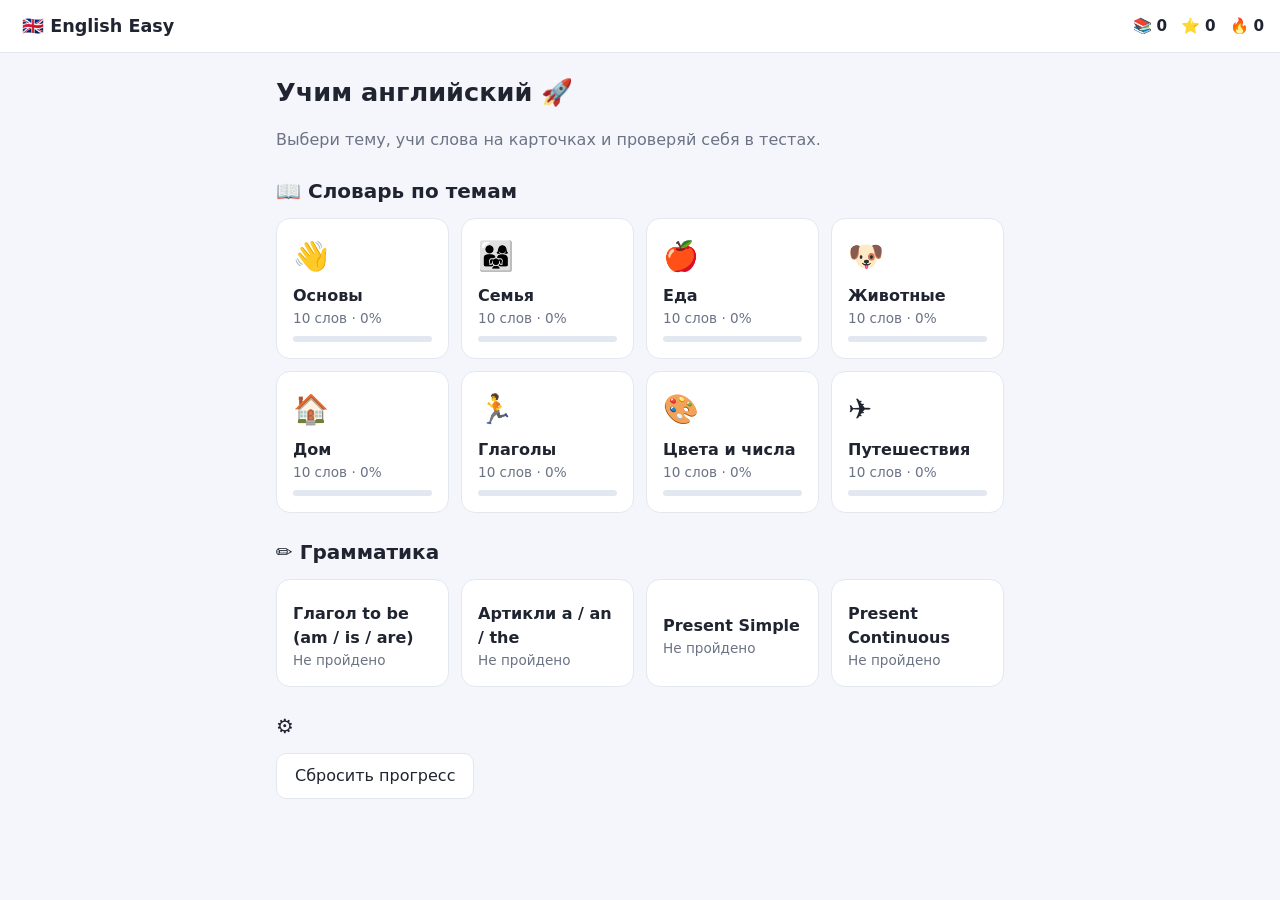
==== index.html @ b591b2c8 "Add English learning web app Vocabulary topics with flashcards, quiz, typing, matching pairs and lis" ====
<!doctype html>
<html lang="ru">
<head>
  <meta charset="utf-8">
  <meta name="viewport" content="width=device-width, initial-scale=1">
  <title>English Easy — учим английский</title>
  <link rel="stylesheet" href="style.css">
</head>
<body>
  <header class="topbar">
    <button class="logo" data-go="home">🇬🇧 English Easy</button>
    <div class="stats">
      <span title="Изучено слов">📚 <b id="stat-learned">0</b></span>
      <span title="Очки опыта">⭐ <b id="stat-xp">0</b></span>
      <span title="Дней подряд">🔥 <b id="stat-streak">0</b></span>
    </div>
  </header>

  <main id="app"></main>

  <script src="data.js"></script>
  <script src="app.js"></script>
</body>
</html>
---- style.css ----
:root {
  --bg: #f4f6fb;
  --card: #ffffff;
  --text: #1f2430;
  --muted: #6b7385;
  --primary: #4f6df5;
  --primary-dark: #3a54d6;
  --good: #22a861;
  --bad: #e5484d;
  --border: #e3e7f0;
  --radius: 14px;
}

@media (prefers-color-scheme: dark) {
  :root {
    --bg: #14171f;
    --card: #1e222c;
    --text: #e8ebf2;
    --muted: #9aa2b4;
    --border: #2d3240;
  }
}

* { box-sizing: border-box; }

body {
  margin: 0;
  font-family: system-ui, -apple-system, "Segoe UI", Roboto, sans-serif;
  background: var(--bg);
  color: var(--text);
  line-height: 1.5;
}

button { font: inherit; cursor: pointer; }

.topbar {
  position: sticky; top: 0; z-index: 10;
  display: flex; justify-content: space-between; align-items: center;
  padding: 12px 16px;
  background: var(--card);
  border-bottom: 1px solid var(--border);
}
.logo { background: none; border: 0; color: var(--text); font-weight: 700; font-size: 1.1rem; }
.stats { display: flex; gap: 14px; font-size: 0.95rem; }

main { max-width: 760px; margin: 0 auto; padding: 20px 16px 60px; }

h1 { font-size: 1.6rem; margin: 0 0 6px; }
h2 { font-size: 1.25rem; margin: 24px 0 12px; }
.muted { color: var(--muted); }

.grid {
  display: grid;
  grid-template-columns: repeat(auto-fill, minmax(160px, 1fr));
  gap: 12px;
}

.card {
  background: var(--card);
  border: 1px solid var(--border);
  border-radius: var(--radius);
  padding: 16px;
}

.tile {
  background: var(--card);
  border: 1px solid var(--border);
  border-radius: var(--radius);
  padding: 16px;
  text-align: left;
  color: var(--text);
  transition: transform .1s, border-color .1s;
}
.tile:hover { transform: translateY(-2px); border-color: var(--primary); }
.tile .icon { font-size: 1.8rem; }
.tile .name { font-weight: 600; margin-top: 6px; }
.tile .sub { color: var(--muted); font-size: 0.85rem; }

.progress { height: 6px; background: var(--border); border-radius: 3px; overflow: hidden; margin-top: 8px; }
.progress > div { height: 100%; background: var(--good); transition: width .3s; }

.btn {
  display: inline-block;
  padding: 10px 18px;
  border-radius: 10px;
  border: 1px solid var(--border);
  background: var(--card);
  color: var(--text);
}
.btn.primary { background: var(--primary); border-color: var(--primary); color: #fff; }
.btn.primary:hover { background: var(--primary-dark); }
.btn:disabled { opacity: .5; cursor: default; }
.row { display: flex; gap: 10px; flex-wrap: wrap; align-items: center; }
.back { background: none; border: 0; color: var(--primary); padding: 0; margin-bottom: 12px; }

/* Режимы темы */
.modes { display: grid; grid-template-columns: repeat(auto-fill, minmax(200px, 1fr)); gap: 12px; }

/* Флеш-карточки */
.flashcard {
  perspective: 1000px;
  height: 240px;
  margin: 20px 0;
  cursor: pointer;
}
.flashcard-inner {
  position: relative; width: 100%; height: 100%;
  transition: transform .5s;
  transform-style: preserve-3d;
}
.flashcard.flipped .flashcard-inner { transform: rotateY(180deg); }
.face {
  position: absolute; inset: 0;
  display: flex; flex-direction: column; align-items: center; justify-content: center;
  backface-visibility: hidden;
  background: var(--card);
  border: 1px solid var(--border);
  border-radius: var(--radius);
  padding: 20px; text-align: center;
}
.face.back-face { transform: rotateY(180deg); }
.face .word { font-size: 2rem; font-weight: 700; }
.face .example { color: var(--muted); font-style: italic; margin-top: 10px; }
.hint { color: var(--muted); font-size: .85rem; margin-top: 12px; }

.speak {
  background: none; border: 1px solid var(--border); border-radius: 50%;
  width: 40px; height: 40px; font-size: 1.1rem; color: var(--text);
}

/* Тест */
.question { font-size: 1.5rem; font-weight: 700; text-align: center; margin: 20px 0; }
.options { display: grid; gap: 10px; }
.option {
  padding: 14px; border-radius: 10px;
  border: 2px solid var(--border); background: var(--card); color: var(--text);
  text-align: left;
}
.option:hover:not(:disabled) { border-color: var(--primary); }
.option.correct { border-color: var(--good); background: color-mix(in srgb, var(--good) 15%, var(--card)); }
.option.wrong { border-color: var(--bad); background: color-mix(in srgb, var(--bad) 15%, var(--card)); }

.input {
  width: 100%; padding: 14px; font-size: 1.2rem;
  border-radius: 10px; border: 2px solid var(--border);
  background: var(--card); color: var(--text);
}
.input:focus { outline: none; border-color: var(--primary); }

.feedback { min-height: 28px; margin: 12px 0; font-weight: 600; }
.feedback.good { color: var(--good); }
.feedback.bad { color: var(--bad); }

.counter { color: var(--muted); font-size: .9rem; }

.result { text-align: center; padding: 30px 16px; }
.result .big { font-size: 3rem; }

/* Грамматика */
.theory table { border-collapse: collapse; width: 100%; margin: 10px 0; }
.theory td { border-bottom: 1px solid var(--border); padding: 8px 6px; }

/* Список слов */
.wordlist { list-style: none; padding: 0; margin: 0; }
.wordlist li {
  display: flex; justify-content: space-between; align-items: center; gap: 10px;
  padding: 10px 0; border-bottom: 1px solid var(--border);
}
.wordlist .en { font-weight: 600; }
.badge { font-size: .75rem; padding: 2px 8px; border-radius: 10px; background: var(--good); color: #fff; }

/* Пары */
.pairs { display: grid; grid-template-columns: 1fr 1fr; gap: 10px; }
.pair { padding: 12px; border-radius: 10px; border: 2px solid var(--border); background: var(--card); color: var(--text); }
.pair.selected { border-color: var(--primary); }
.pair.done { visibility: hidden; }
.pair.wrong { border-color: var(--bad); }

@media (max-width: 480px) {
  .stats { gap: 8px; font-size: .85rem; }
  .face .word { font-size: 1.6rem; }
}
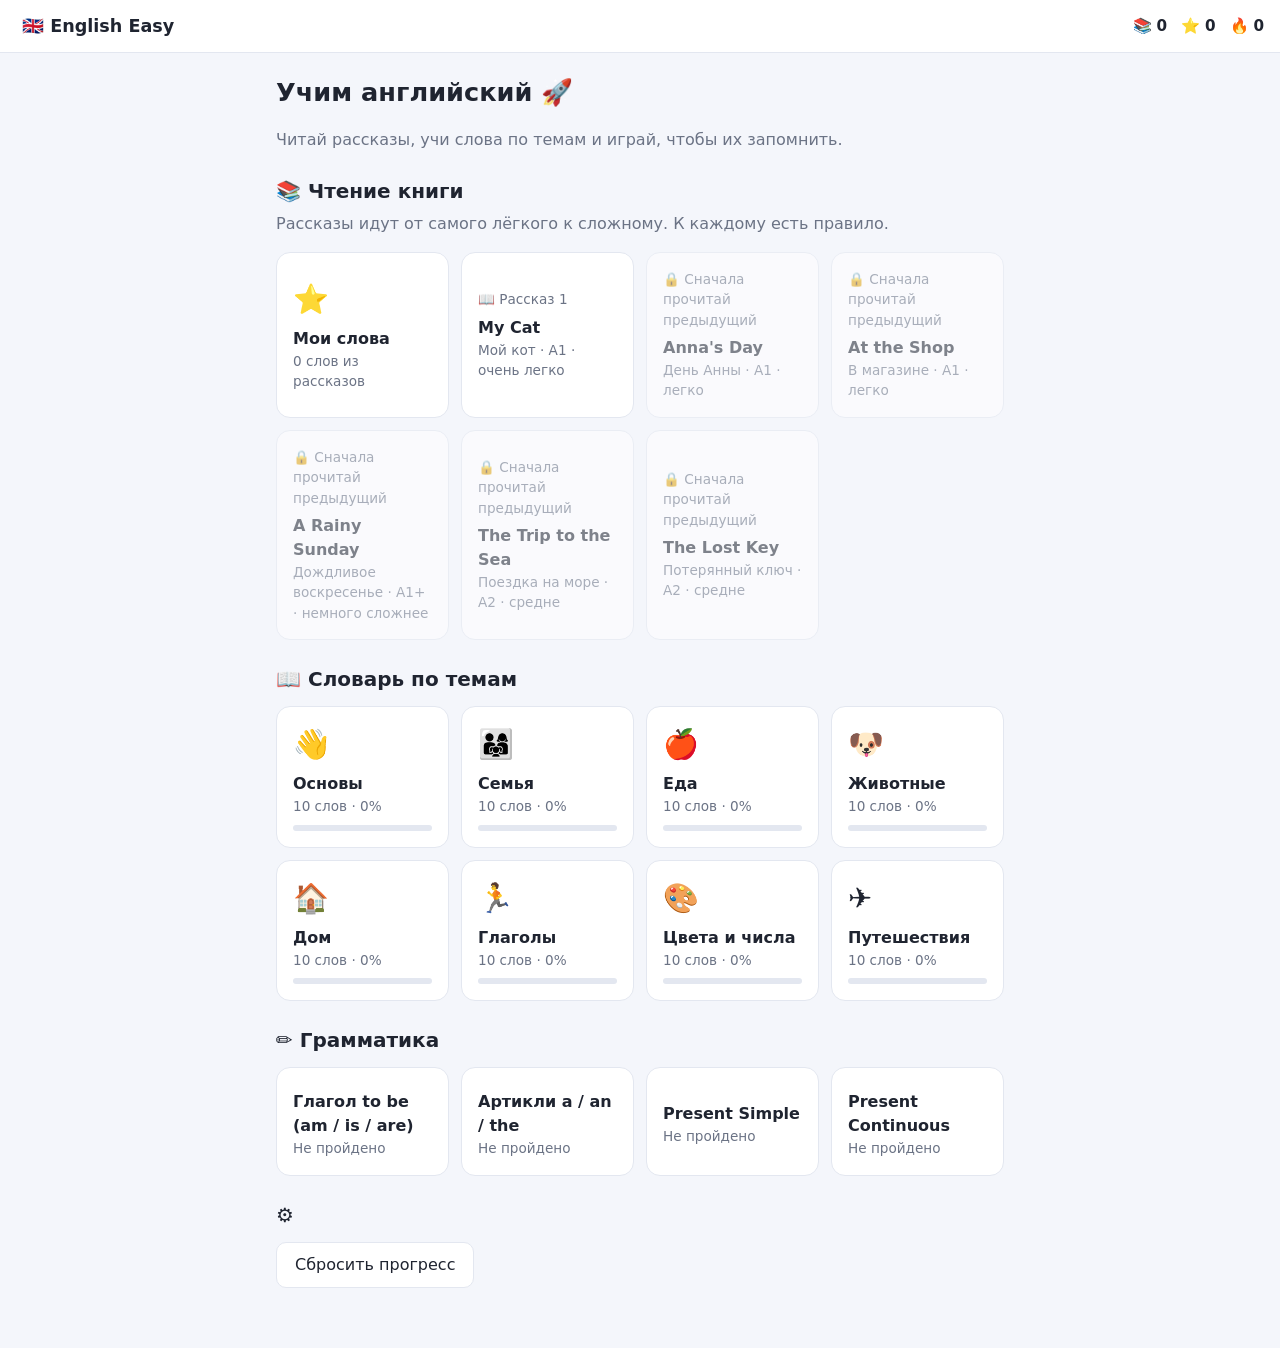
==== commit 6deb194b: "Add book reading with tap-to-translate, rules and word games - 6 graded stories (A1 to A2), each unl" ====
--- a/index.html
+++ b/index.html
@@ -18,7 +18,10 @@
 
   <main id="app"></main>
 
+  <div id="sheet" class="sheet" hidden></div>
+
   <script src="data.js"></script>
+  <script src="stories.js"></script>
   <script src="app.js"></script>
 </body>
 </html>
--- a/style.css
+++ b/style.css
@@ -94,7 +94,7 @@
 .back { background: none; border: 0; color: var(--primary); padding: 0; margin-bottom: 12px; }
 
 /* Режимы темы */
-.modes { display: grid; grid-template-columns: repeat(auto-fill, minmax(200px, 1fr)); gap: 12px; }
+.modes { display: grid; grid-template-columns: repeat(auto-fill, minmax(150px, 1fr)); gap: 12px; }
 
 /* Флеш-карточки */
 .flashcard {
@@ -180,3 +180,38 @@
   .stats { gap: 8px; font-size: .85rem; }
   .face .word { font-size: 1.6rem; }
 }
+
+/* Чтение */
+.tile:disabled, .tile.locked { opacity: .55; cursor: default; transform: none; border-color: var(--border); }
+.rule summary { cursor: pointer; font-weight: 600; }
+.rule .theory { margin-top: 10px; }
+.book { margin-top: 14px; font-size: 1.2rem; line-height: 1.9; font-family: Georgia, "Times New Roman", serif; }
+.sentence { padding: 4px 0; }
+.en-line { display: block; }
+.ru-line { font-family: system-ui, sans-serif; font-size: .95rem; color: var(--muted); padding: 0 0 6px 10px; border-left: 3px solid var(--primary); margin: 2px 0 6px; }
+.w { cursor: pointer; border-radius: 4px; padding: 0 1px; transition: background .15s; }
+.w:hover { background: color-mix(in srgb, var(--primary) 18%, transparent); }
+.w.saved { background: color-mix(in srgb, #f5b400 30%, transparent); }
+h1 .w { padding: 0; }
+.tr-btn {
+  background: none; border: 1px solid var(--border); border-radius: 6px;
+  color: var(--muted); font-size: .8rem; padding: 0 6px; margin-left: 4px;
+}
+
+.sheet {
+  position: fixed; left: 0; right: 0; bottom: 0; z-index: 20;
+  max-width: 760px; margin: 0 auto;
+  background: var(--card); border: 1px solid var(--border); border-bottom: 0;
+  border-radius: 18px 18px 0 0; padding: 18px 16px 24px;
+  box-shadow: 0 -8px 30px rgba(0,0,0,.18);
+  animation: up .2s ease-out;
+}
+.sheet[hidden] { display: none; }
+@keyframes up { from { transform: translateY(100%); } to { transform: none; } }
+.sheet-word { font-size: 1.7rem; font-weight: 700; }
+.sheet-ru { font-size: 1.25rem; margin: 6px 0; }
+.sheet-close { position: absolute; right: 12px; top: 10px; background: none; border: 0; font-size: 1.2rem; color: var(--muted); }
+
+/* Игра «На скорость» */
+.blitz-bar { display: flex; justify-content: space-between; font-size: 1.1rem; margin-bottom: 8px; }
+.combo { min-height: 24px; text-align: center; color: #e8590c; font-weight: 700; margin-top: 10px; }
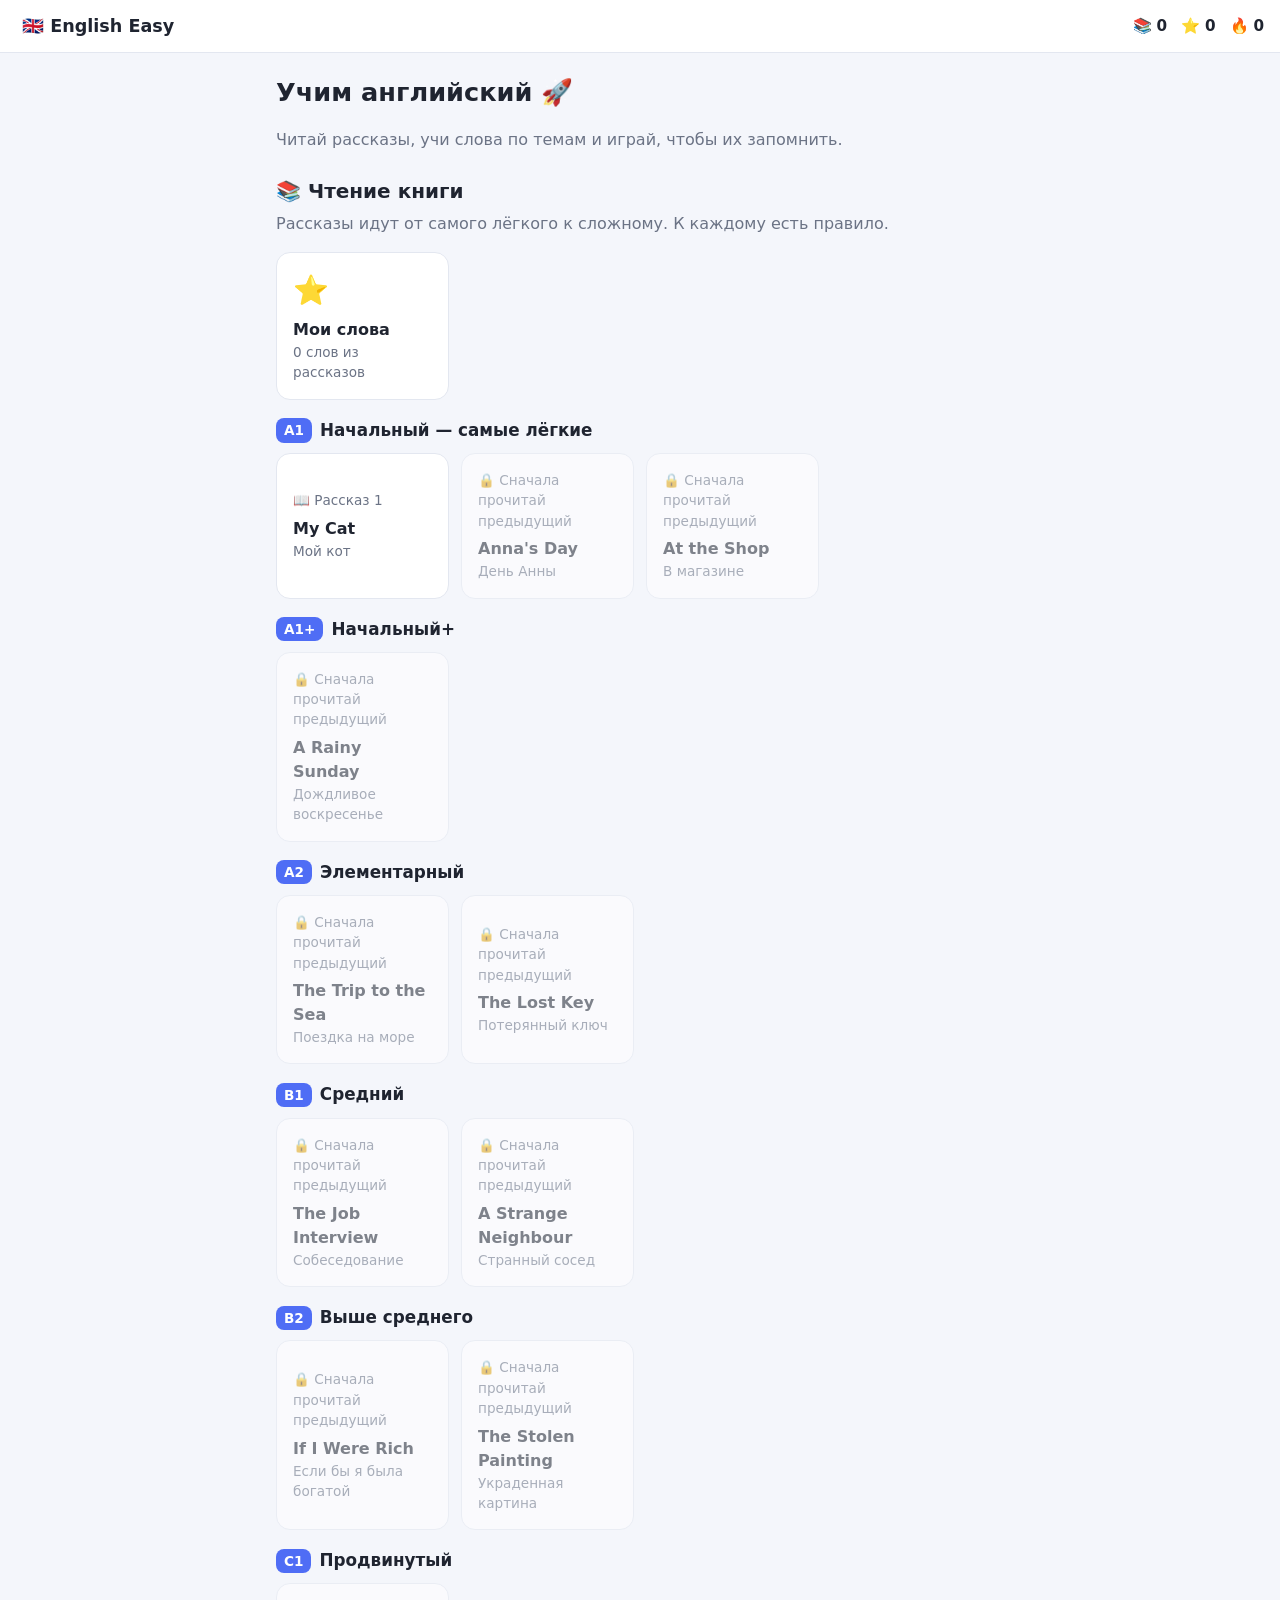
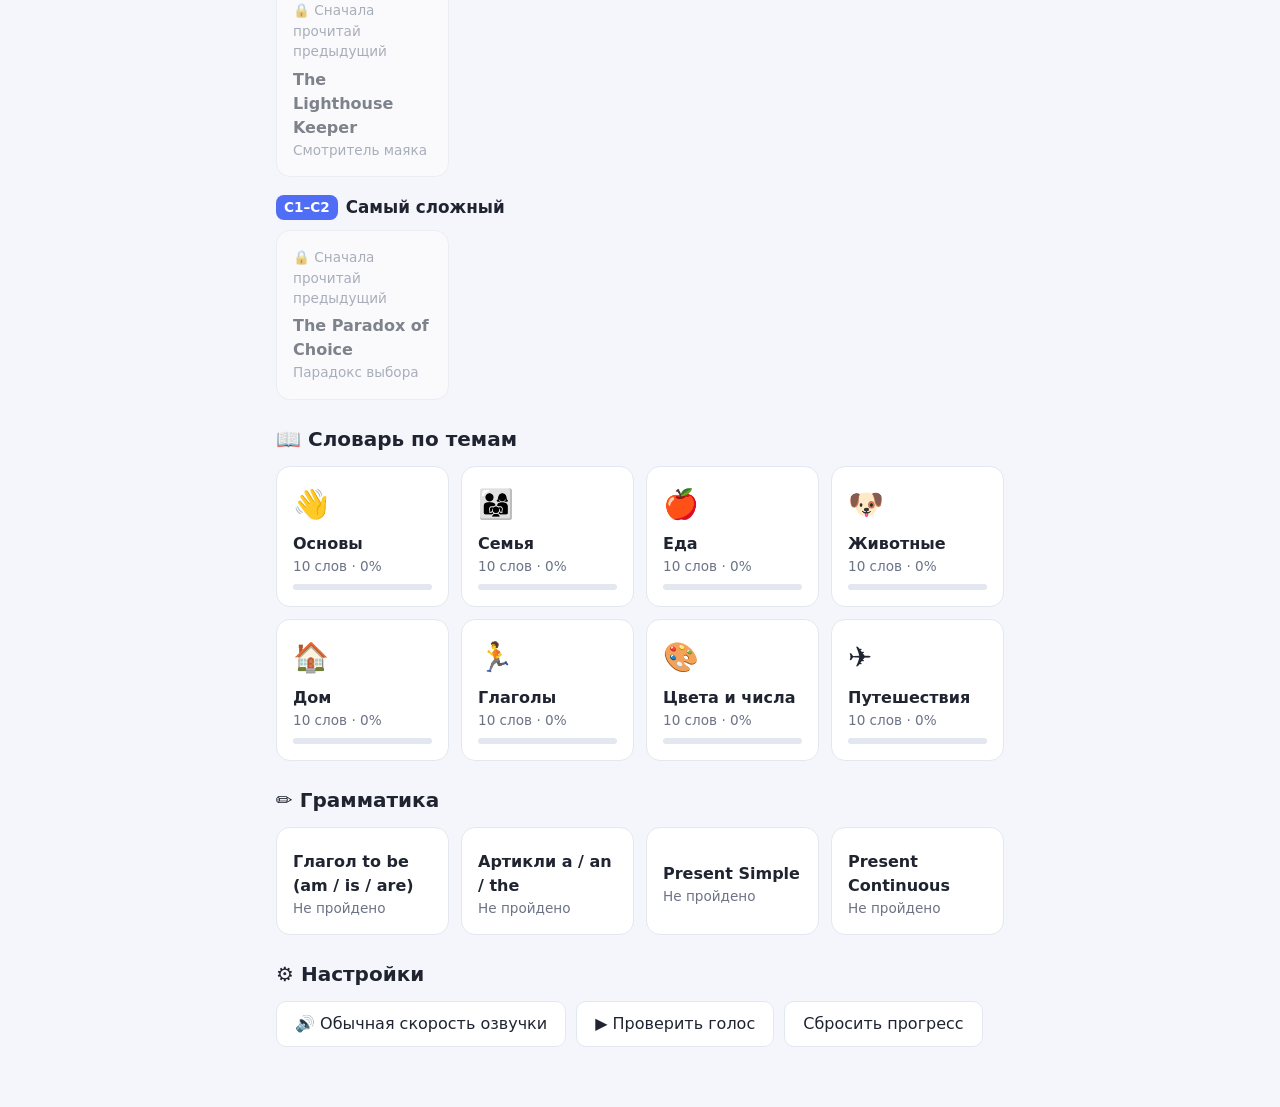
==== commit e406f2bb: "Add B1-C2 stories and better pronunciation playback - 6 new stories (B1, B2, C1, C1-C2) with rules, " ====
--- a/index.html
+++ b/index.html
@@ -16,6 +16,13 @@
     </div>
   </header>
 
+  <div id="voice-warn" class="voice-warn" hidden>
+    🔇 На этом устройстве не найден английский голос, поэтому слова могут не озвучиваться.
+    Установи его в настройках: <b>Android</b> — «Настройки → Спец. возможности → Синтез речи»,
+    <b>iPhone</b> — «Настройки → Универсальный доступ → Устный контент → Голоса → English».
+    Лучше всего озвучка работает в Chrome, Edge и Safari.
+  </div>
+
   <main id="app"></main>
 
   <div id="sheet" class="sheet" hidden></div>
--- a/style.css
+++ b/style.css
@@ -215,3 +215,18 @@
 /* Игра «На скорость» */
 .blitz-bar { display: flex; justify-content: space-between; font-size: 1.1rem; margin-bottom: 8px; }
 .combo { min-height: 24px; text-align: center; color: #e8590c; font-weight: 700; margin-top: 10px; }
+
+/* Озвучка */
+.play-btn {
+  background: var(--primary); color: #fff; border: 0; border-radius: 50%;
+  width: 26px; height: 26px; font-size: .7rem; vertical-align: middle; margin-right: 4px;
+}
+.sentence { border-radius: 8px; transition: background .2s; }
+.sentence.playing { background: color-mix(in srgb, var(--primary) 14%, transparent); }
+.voice-warn {
+  max-width: 728px; width: calc(100% - 32px); margin: 12px auto 0; padding: 12px 16px; font-size: .9rem;
+  background: color-mix(in srgb, #f5b400 22%, var(--card)); border: 1px solid #f5b400; border-radius: var(--radius);
+}
+.voice-warn[hidden] { display: none; }
+.level-head { display: flex; align-items: center; gap: 8px; margin: 18px 0 10px; font-size: 1.05rem; }
+.level-code { background: var(--primary); color: #fff; border-radius: 8px; padding: 2px 8px; font-size: .85rem; }
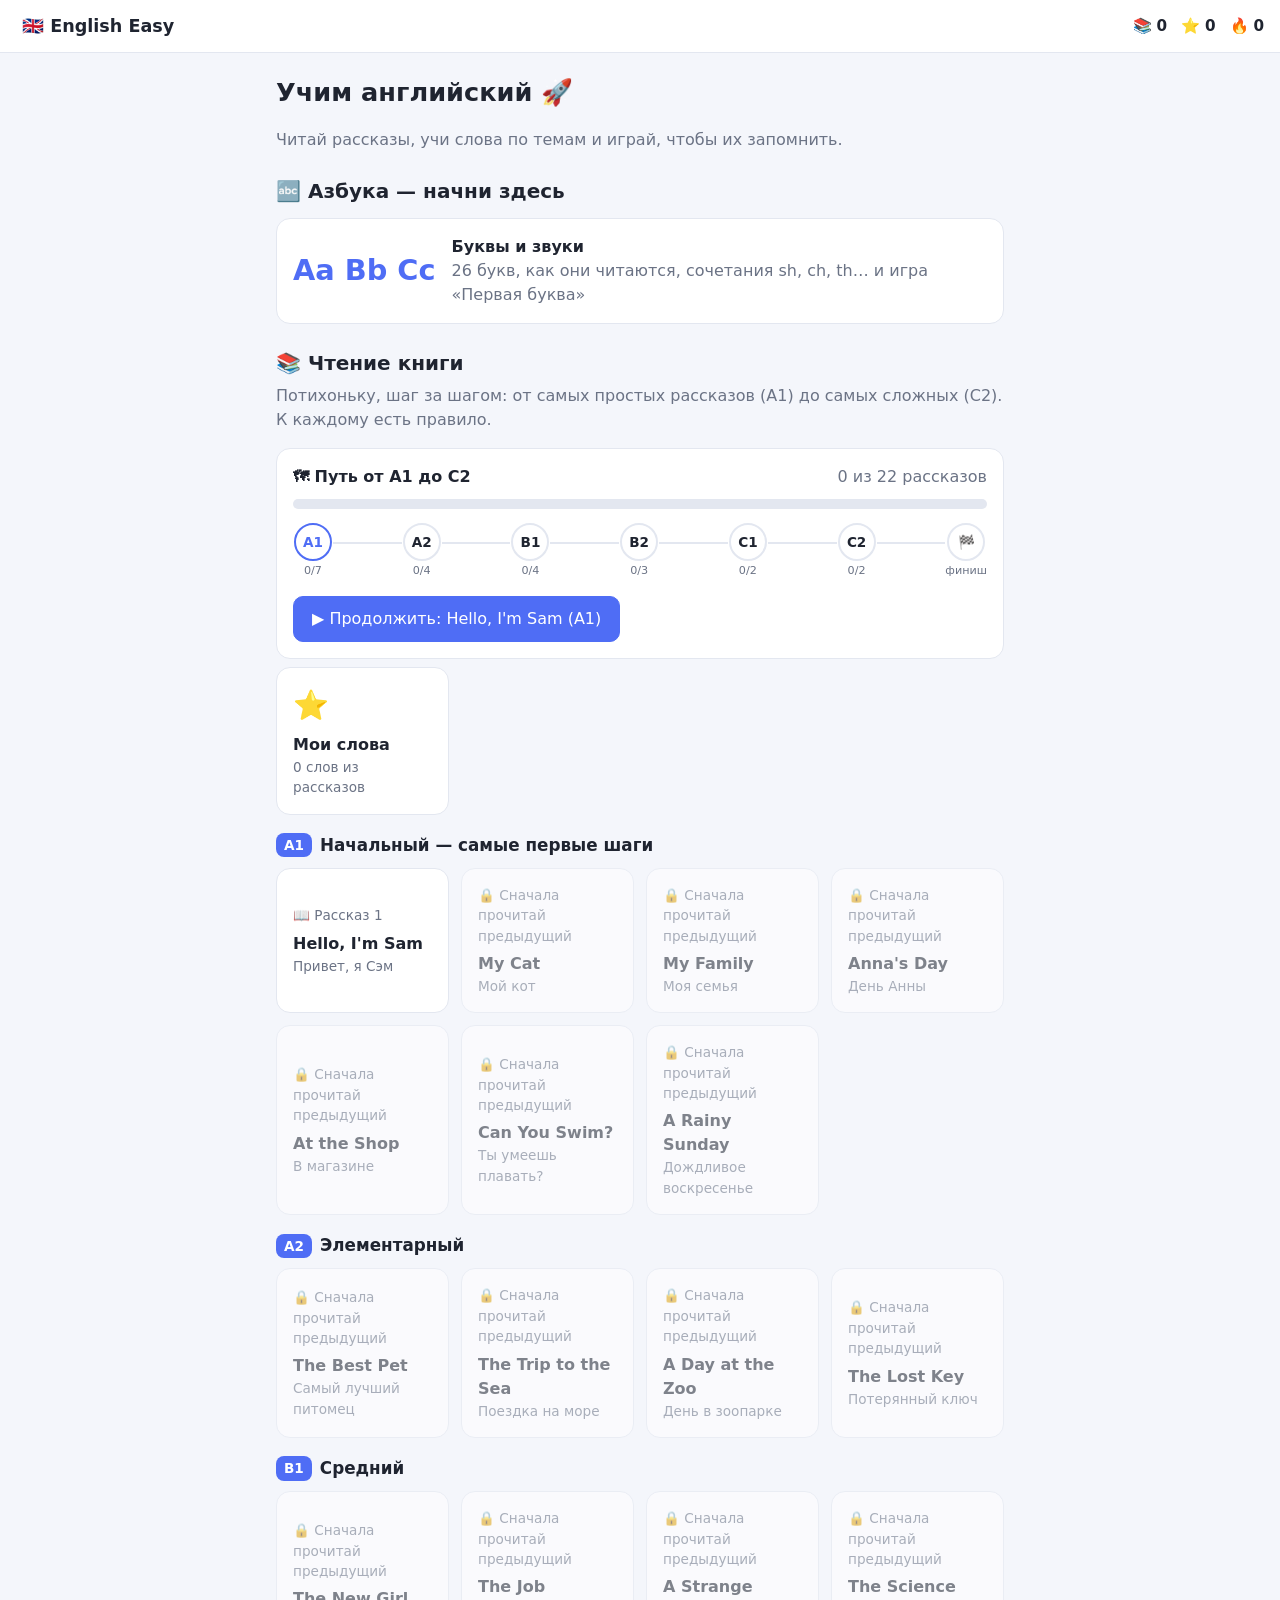
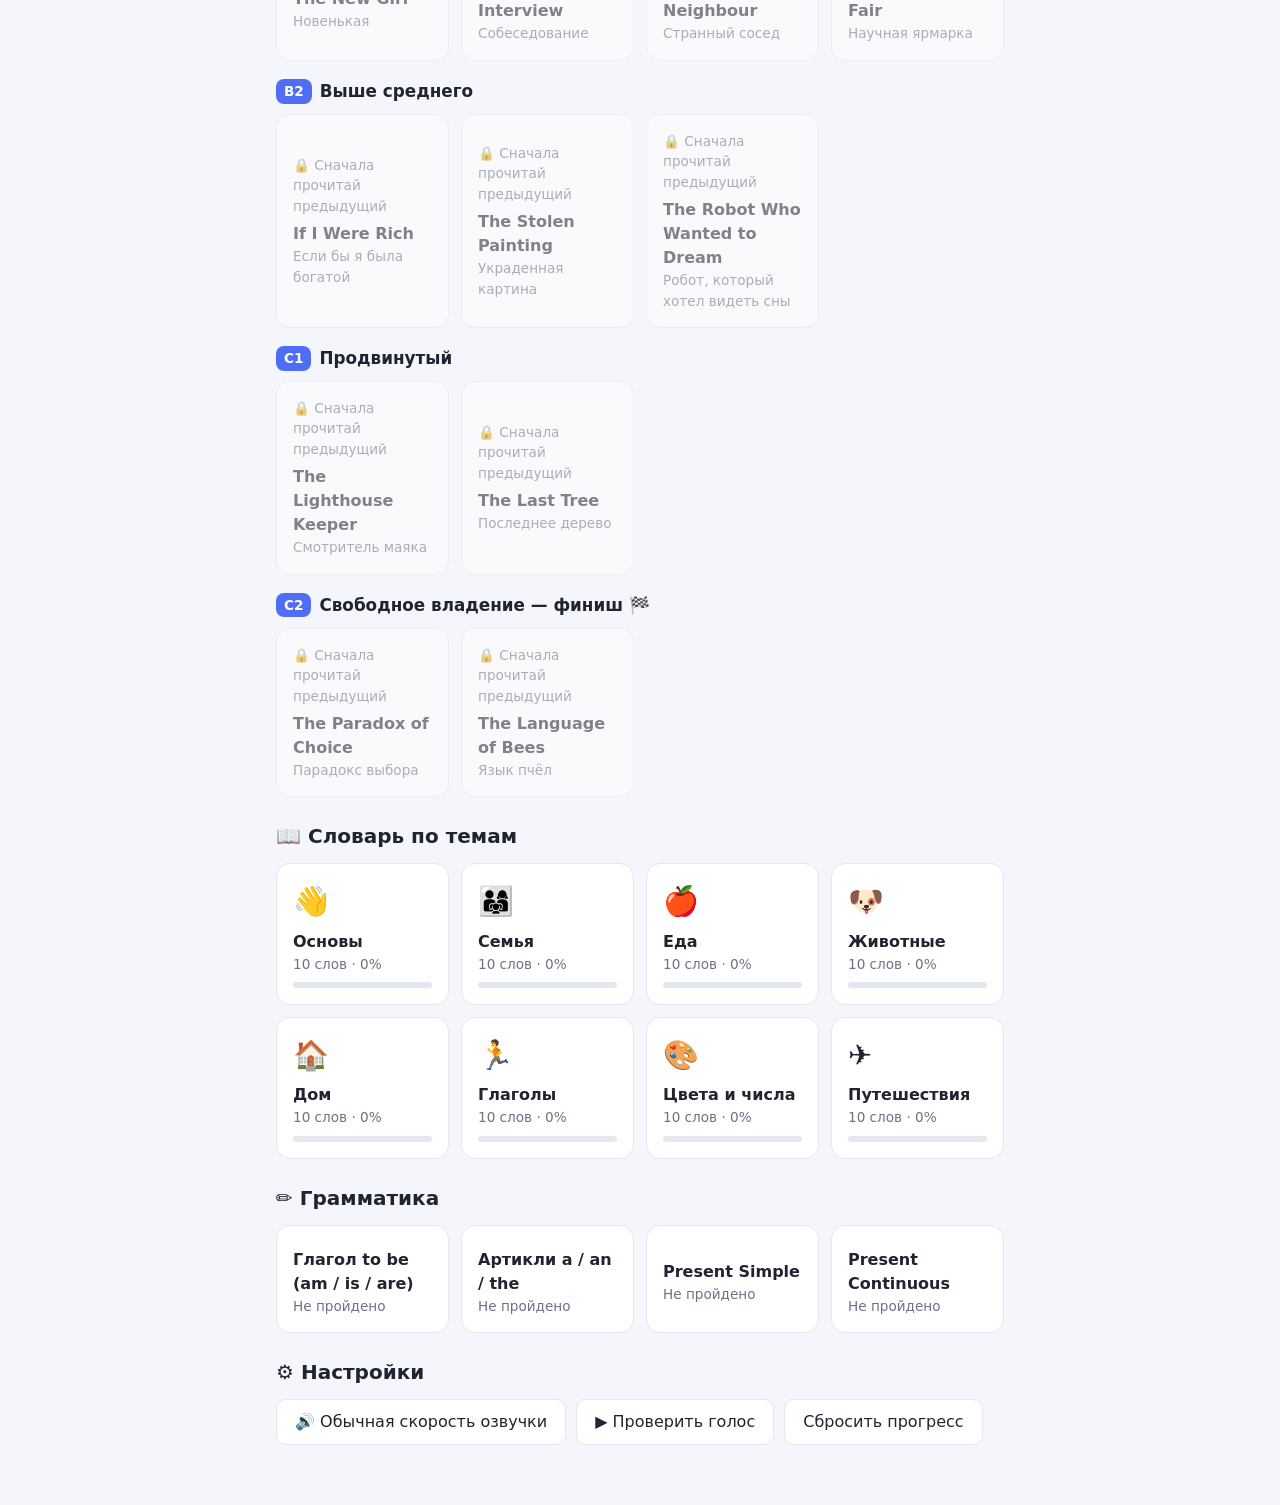
==== commit e64a8e80: "Add alphabet and phonics section for absolute beginners - 26 letters with name, typical sound, examp" ====
--- a/index.html
+++ b/index.html
@@ -29,6 +29,7 @@
 
   <script src="data.js"></script>
   <script src="stories.js"></script>
+  <script src="alphabet.js"></script>
   <script src="app.js"></script>
 </body>
 </html>
--- a/style.css
+++ b/style.css
@@ -230,3 +230,46 @@
 .voice-warn[hidden] { display: none; }
 .level-head { display: flex; align-items: center; gap: 8px; margin: 18px 0 10px; font-size: 1.05rem; }
 .level-code { background: var(--primary); color: #fff; border-radius: 8px; padding: 2px 8px; font-size: .85rem; }
+
+/* Путь от A1 до C2 */
+.journey { margin-bottom: 8px; }
+.big-progress { height: 10px; border-radius: 5px; margin: 10px 0 14px; }
+.path { display: flex; align-items: center; overflow-x: auto; padding-bottom: 4px; }
+.step { display: flex; flex-direction: column; align-items: center; min-width: 40px; }
+.step span {
+  width: 38px; height: 38px; border-radius: 50%; display: flex; align-items: center; justify-content: center;
+  border: 2px solid var(--border); background: var(--card); font-weight: 700; font-size: .85rem;
+}
+.step.current span { border-color: var(--primary); color: var(--primary); }
+.step.done span { border-color: var(--good); background: color-mix(in srgb, var(--good) 15%, var(--card)); }
+.step small { color: var(--muted); font-size: .7rem; margin-top: 2px; }
+.step-line { flex: 1; min-width: 6px; height: 2px; background: var(--border); margin-bottom: 16px; }
+.level-up { font-weight: 700; color: var(--good); }
+
+/* Сертификат */
+.certificate { text-align: center; padding: 30px 16px; border: 3px double var(--primary); }
+.certificate .big { font-size: 3rem; }
+.cert-name { font-size: 1.8rem; font-family: Georgia, serif; font-style: italic; margin: 10px 0; }
+.cert-levels { display: flex; gap: 6px; justify-content: center; flex-wrap: wrap; margin: 12px 0; }
+@media print {
+  .topbar, .back, .no-print, .voice-warn { display: none !important; }
+  body { background: #fff; }
+}
+
+/* Азбука */
+.abc-banner { display: flex; gap: 16px; align-items: center; width: 100%; text-align: left; color: var(--text); cursor: pointer; }
+.abc-banner:hover { border-color: var(--primary); }
+.abc-letters { font-size: 1.8rem; font-weight: 800; color: var(--primary); white-space: nowrap; }
+.abc-grid { display: grid; grid-template-columns: repeat(auto-fill, minmax(92px, 1fr)); gap: 10px; margin: 14px 0; }
+.abc-card {
+  background: var(--card); border: 2px solid var(--border); border-radius: var(--radius);
+  padding: 10px 6px; color: var(--text); text-align: center;
+}
+.abc-card:hover, .abc-card.active { border-color: var(--primary); background: color-mix(in srgb, var(--primary) 10%, var(--card)); }
+.abc-big { font-size: 1.8rem; font-weight: 800; color: var(--primary); }
+.abc-emoji { font-size: 1.8rem; }
+.abc-word { font-weight: 600; }
+.abc-ru { font-size: .8rem; }
+.abc-name { font-size: .8rem; color: var(--muted); }
+.abc-options { display: grid; grid-template-columns: 1fr 1fr; gap: 10px; }
+.abc-option { text-align: center; font-size: 2rem; font-weight: 800; }
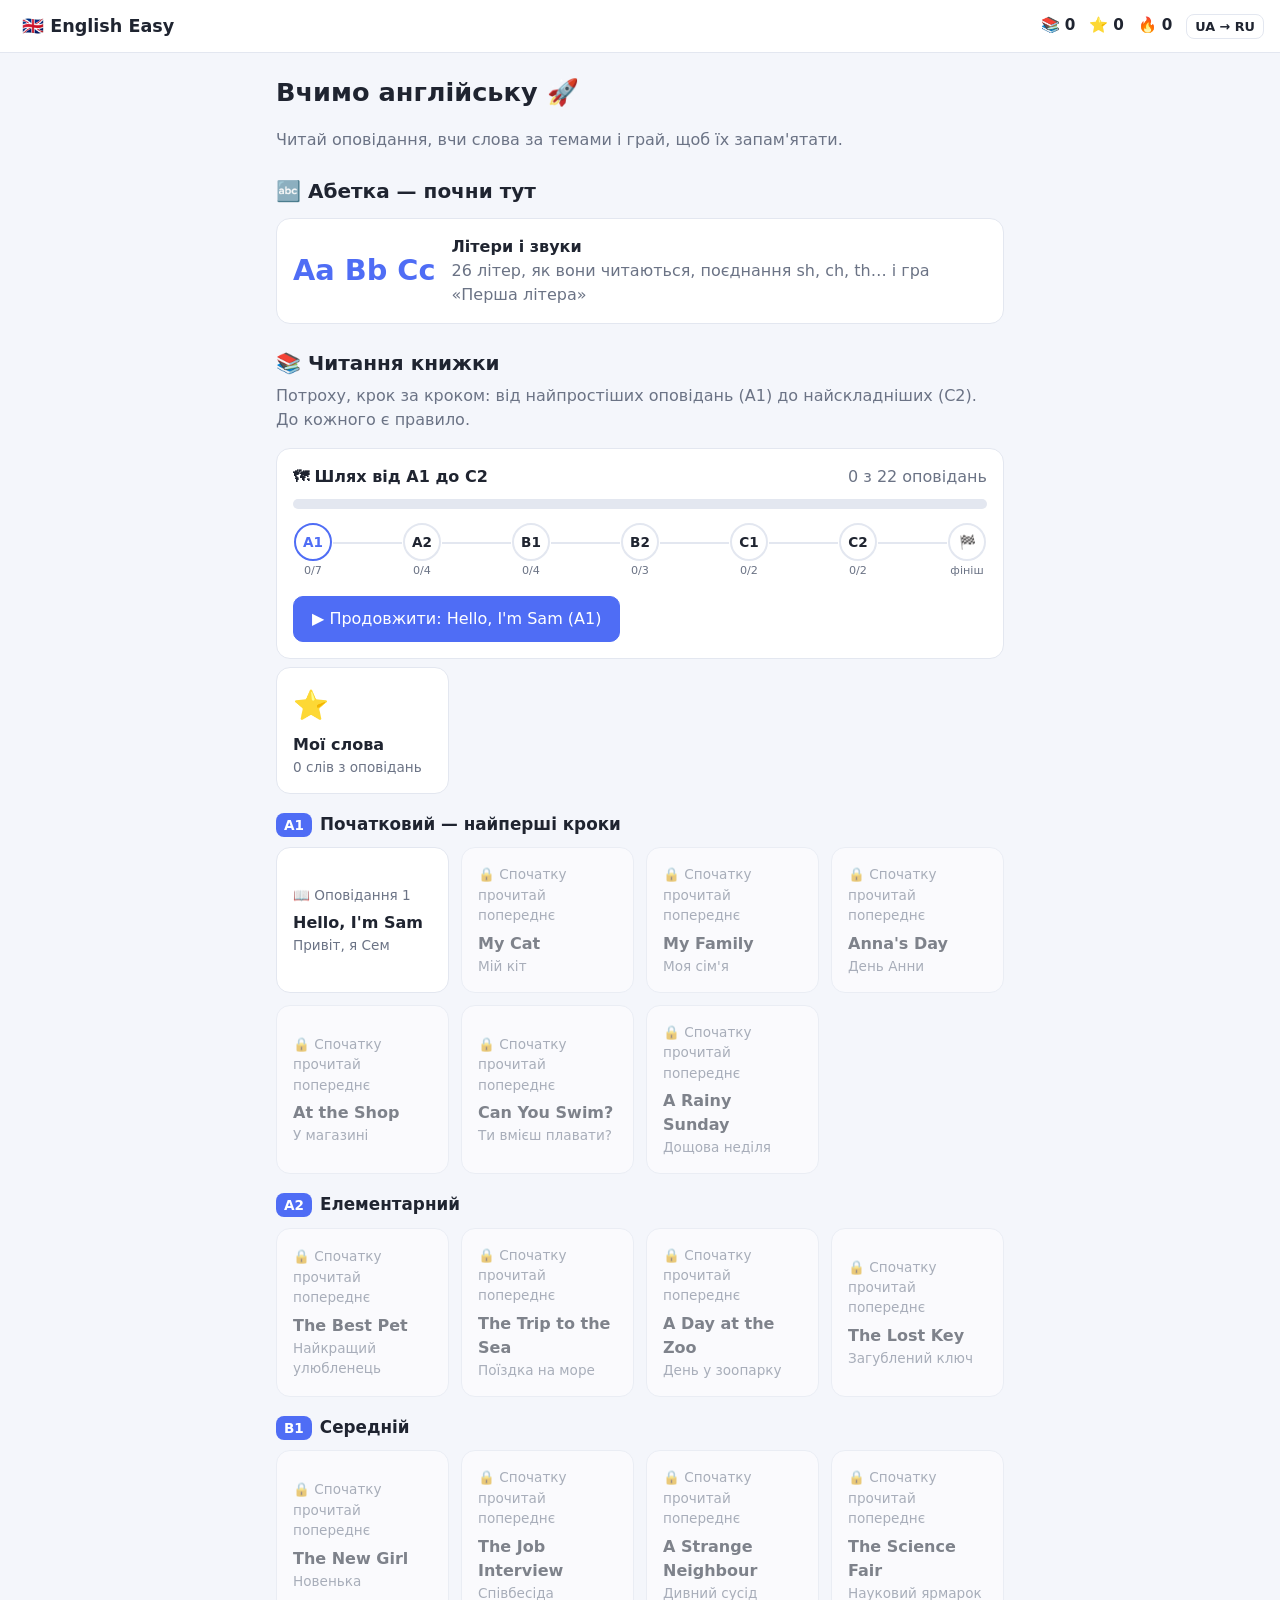
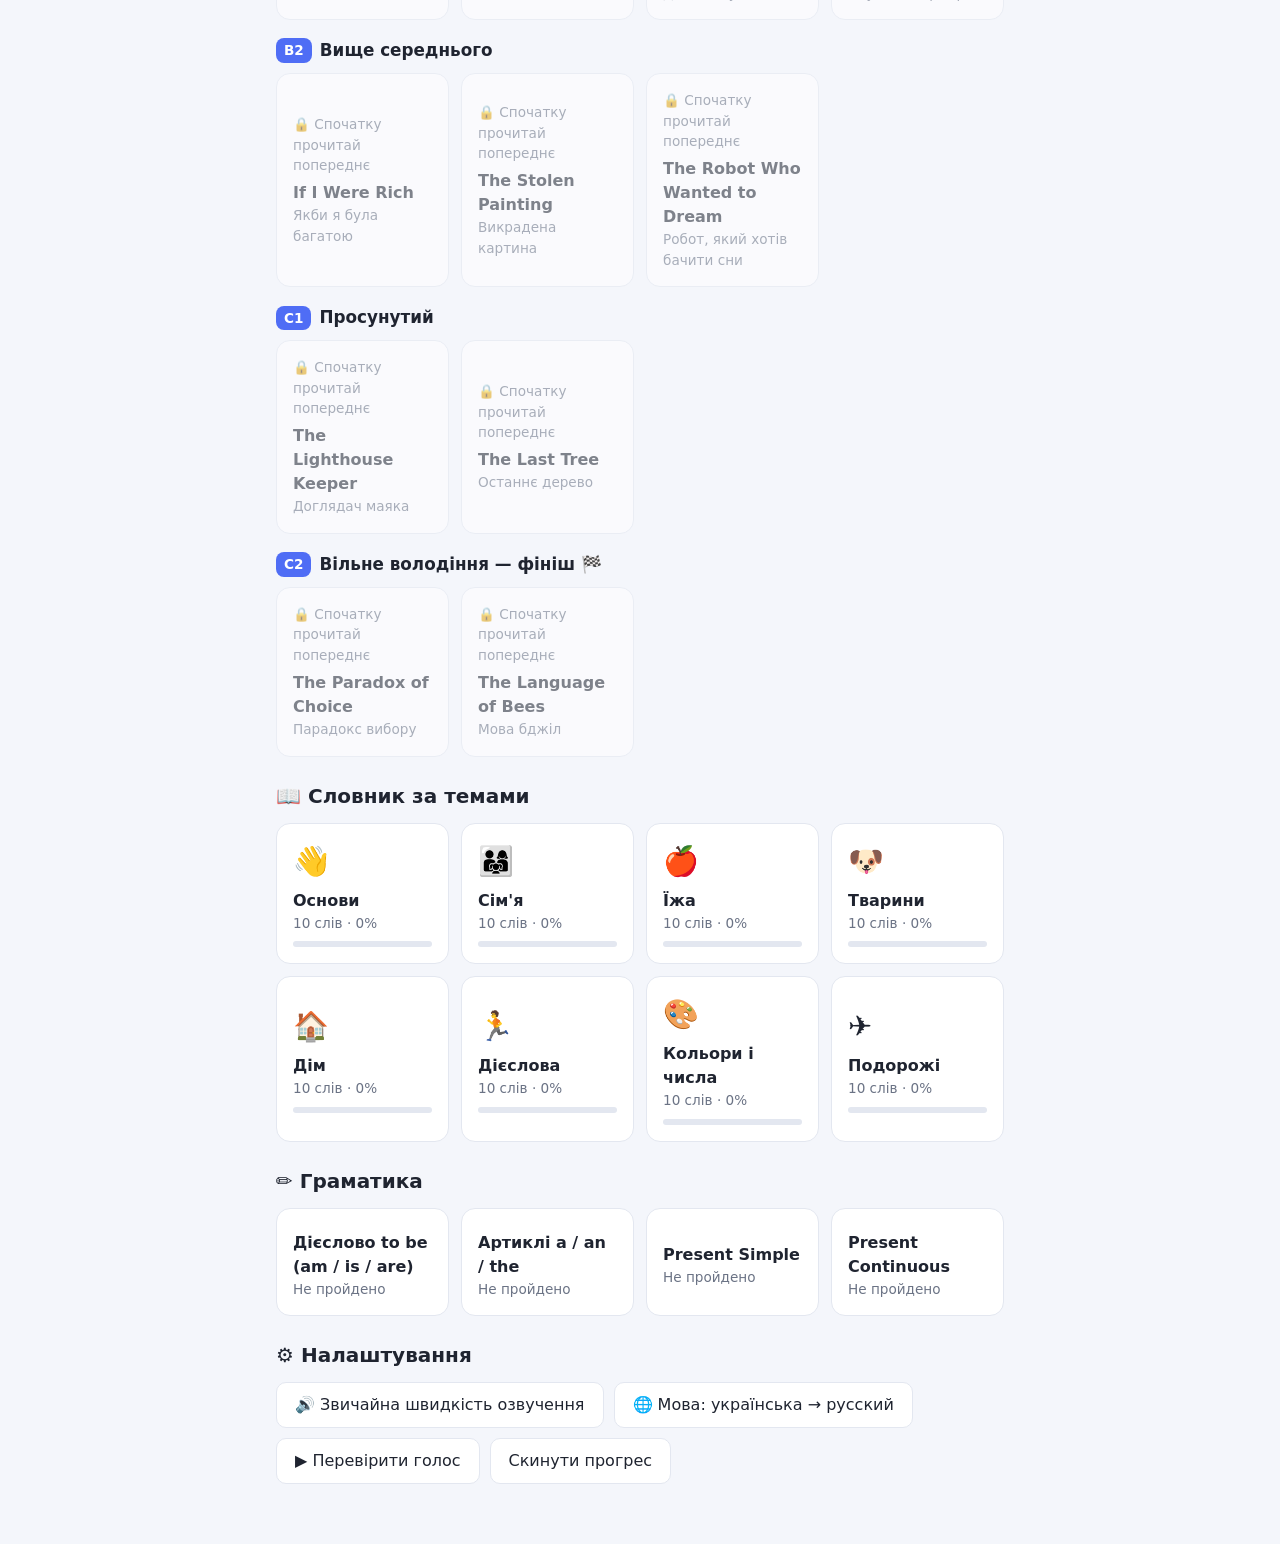
==== commit 84a511a0: "Add Ukrainian UI with Russian switch, pictures and pronunciation - Ukrainian is the default language" ====
--- a/index.html
+++ b/index.html
@@ -1,26 +1,29 @@
 <!doctype html>
-<html lang="ru">
+<html lang="uk">
 <head>
   <meta charset="utf-8">
   <meta name="viewport" content="width=device-width, initial-scale=1">
-  <title>English Easy — учим английский</title>
+  <title>English Easy</title>
   <link rel="stylesheet" href="style.css">
 </head>
 <body>
   <header class="topbar">
     <button class="logo" data-go="home">🇬🇧 English Easy</button>
     <div class="stats">
-      <span title="Изучено слов">📚 <b id="stat-learned">0</b></span>
-      <span title="Очки опыта">⭐ <b id="stat-xp">0</b></span>
-      <span title="Дней подряд">🔥 <b id="stat-streak">0</b></span>
+      <span>📚 <b id="stat-learned">0</b></span>
+      <span>⭐ <b id="stat-xp">0</b></span>
+      <span>🔥 <b id="stat-streak">0</b></span>
+      <button class="lang-btn" id="lang-btn" type="button">UA → RU</button>
     </div>
   </header>
 
   <div id="voice-warn" class="voice-warn" hidden>
-    🔇 На этом устройстве не найден английский голос, поэтому слова могут не озвучиваться.
-    Установи его в настройках: <b>Android</b> — «Настройки → Спец. возможности → Синтез речи»,
-    <b>iPhone</b> — «Настройки → Универсальный доступ → Устный контент → Голоса → English».
-    Лучше всего озвучка работает в Chrome, Edge и Safari.
+    <span data-lang="uk">🔇 На цьому пристрої не знайдено англійського голосу, тому слова можуть не озвучуватися.
+    Відкрий застосунок у <b>Chrome</b>. Якщо не допоможе — встанови голос: <b>Android</b> — «Налаштування → Синтез мовлення → Google → English»,
+    <b>iPhone</b> — «Параметри → Доступність → Усний контент → Голоси → English».</span>
+    <span data-lang="ru">🔇 На этом устройстве не найден английский голос, поэтому слова могут не озвучиваться.
+    Открой приложение в <b>Chrome</b>. Если не поможет — установи голос: <b>Android</b> — «Настройки → Синтез речи → Google → English»,
+    <b>iPhone</b> — «Настройки → Универсальный доступ → Устный контент → Голоса → English».</span>
   </div>
 
   <main id="app"></main>
@@ -30,6 +33,10 @@
   <script src="data.js"></script>
   <script src="stories.js"></script>
   <script src="alphabet.js"></script>
+  <script src="uk_dict.js"></script>
+  <script src="uk_stories.js"></script>
+  <script src="uk_data.js"></script>
+  <script src="pron.js"></script>
   <script src="app.js"></script>
 </body>
 </html>
--- a/style.css
+++ b/style.css
@@ -12,13 +12,22 @@
 }
 
 @media (prefers-color-scheme: dark) {
-  :root {
+  :root:not([data-theme="light"]) {
     --bg: #14171f;
     --card: #1e222c;
     --text: #e8ebf2;
     --muted: #9aa2b4;
     --border: #2d3240;
+    color-scheme: dark;
   }
+}
+:root[data-theme="dark"] {
+  --bg: #14171f;
+  --card: #1e222c;
+  --text: #e8ebf2;
+  --muted: #9aa2b4;
+  --border: #2d3240;
+  color-scheme: dark;
 }
 
 * { box-sizing: border-box; }
@@ -34,7 +43,7 @@
 button { font: inherit; cursor: pointer; }
 
 .topbar {
-  position: sticky; top: 0; z-index: 10;
+  position: sticky; top: env(safe-area-inset-top, 0px); z-index: 10;
   display: flex; justify-content: space-between; align-items: center;
   padding: 12px 16px;
   background: var(--card);
@@ -273,3 +282,28 @@
 .abc-name { font-size: .8rem; color: var(--muted); }
 .abc-options { display: grid; grid-template-columns: 1fr 1fr; gap: 10px; }
 .abc-option { text-align: center; font-size: 2rem; font-weight: 800; }
+.btn.danger { border-color: var(--bad); color: var(--bad); }
+
+/* Язык */
+.lang-btn {
+  border: 1px solid var(--border); background: var(--card); color: var(--text);
+  border-radius: 8px; padding: 2px 8px; font-size: .8rem; font-weight: 600;
+}
+html[lang="uk"] [data-lang="ru"], html[lang="ru"] [data-lang="uk"] { display: none; }
+
+/* Произношение и картинки */
+.reading { color: var(--primary); font-size: 1.05rem; margin-top: 6px; }
+.reading-sm { color: var(--primary); font-size: .9rem; white-space: nowrap; }
+.card-pic { font-size: 3.2rem; line-height: 1.1; }
+.flashcard { height: 300px; }
+.face .word { overflow-wrap: anywhere; }
+.btn-sm { padding: 4px 10px; font-size: .9rem; }
+.letter-head { font-size: 1rem; margin: 12px 0 6px; }
+.letter-sounds { display: grid; gap: 8px; }
+.ls-row { display: flex; align-items: center; gap: 10px; padding: 8px 0; border-bottom: 1px solid var(--border); }
+.ls-row:last-child { border-bottom: 0; }
+.ls-pic { font-size: 1.8rem; width: 2.2rem; text-align: center; }
+.ls-main { flex: 1; min-width: 0; display: flex; flex-direction: column; }
+.ls-word { font-size: 1.3rem; letter-spacing: .02em; }
+.ls-note { font-size: .85rem; }
+.hl { color: var(--bad); text-decoration: underline; text-underline-offset: 3px; }
